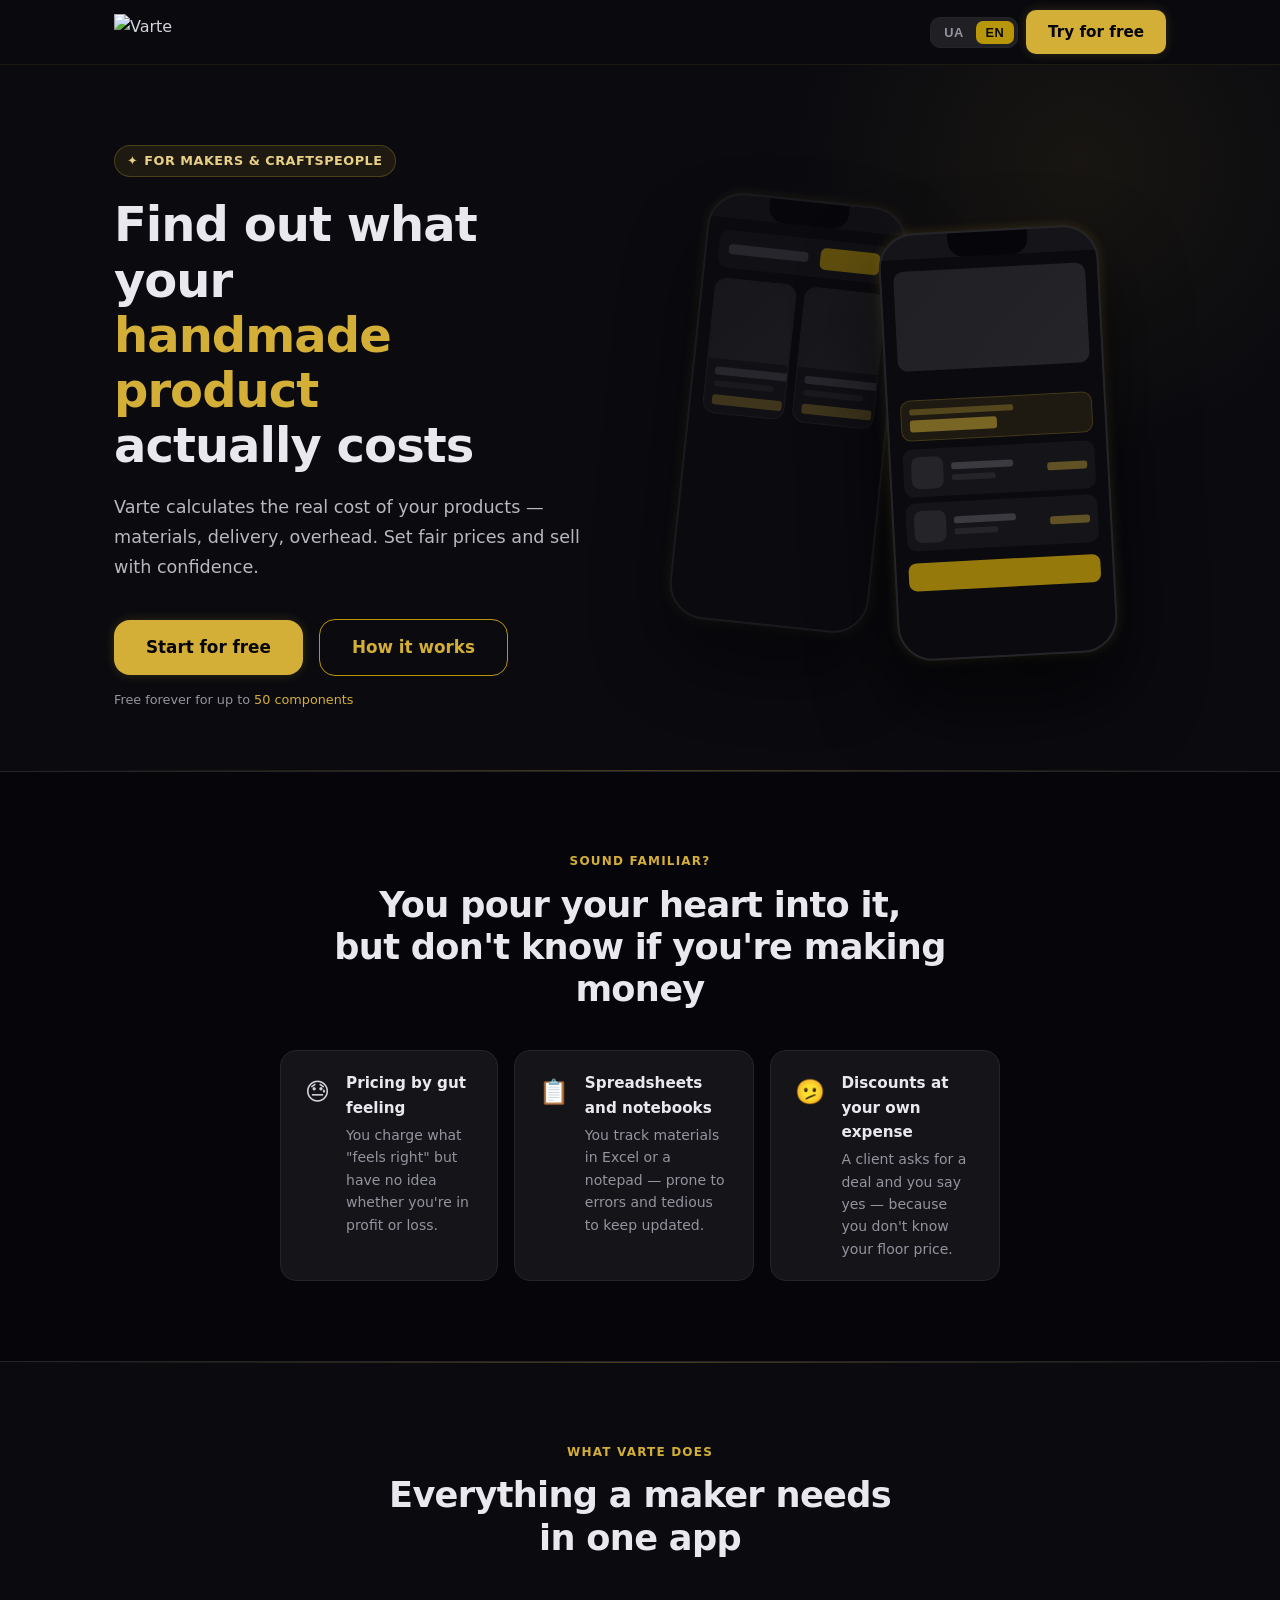
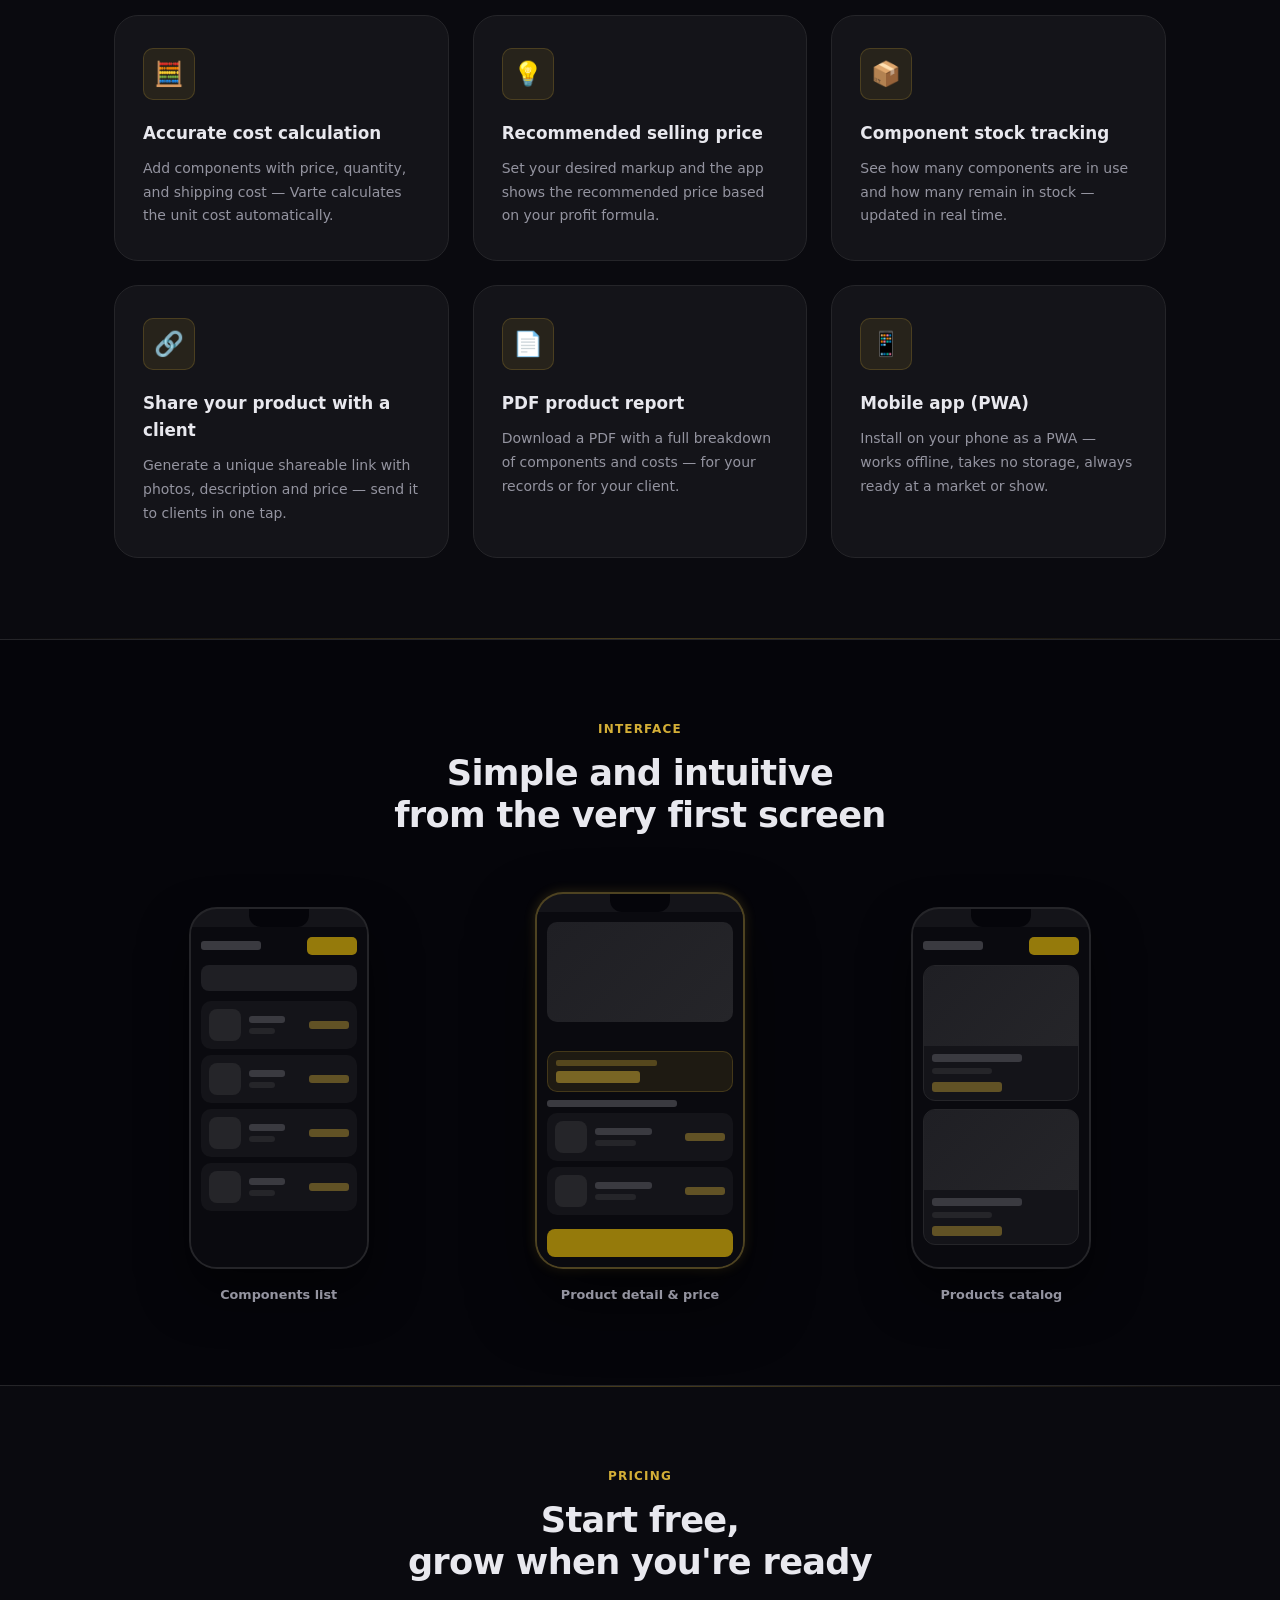
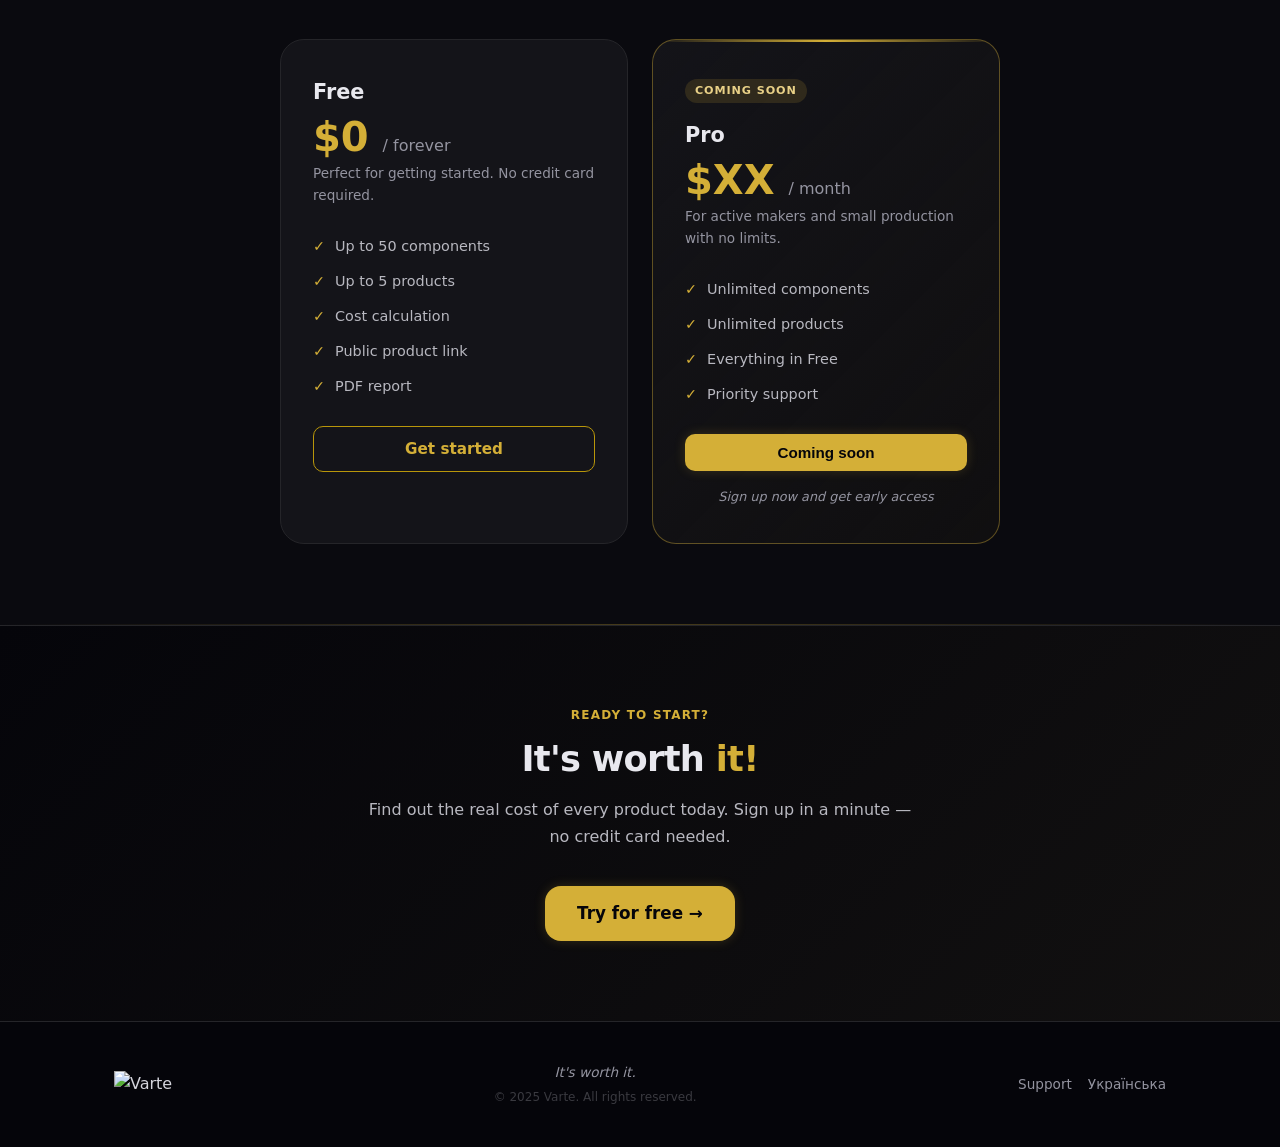
==== en/index.html @ 886880ca "feat: initial landing page with UA and EN versions Plain HTML + CSS landing page for varte.app with:" ====
<!DOCTYPE html>
<html lang="en">
<head>
  <meta charset="UTF-8" />
  <meta name="viewport" content="width=device-width, initial-scale=1.0" />
  <title>Varte — Know what your craft is worth</title>
  <meta name="description" content="Varte helps makers calculate the real cost of their products, set fair prices, and share a pricing page with clients." />
  <meta property="og:title" content="Varte — It's worth it!" />
  <meta property="og:description" content="Cost analysis for your handmade products. Real value for your creativity." />
  <meta property="og:image" content="../images/og-image.png" />
  <link rel="icon" href="../images/favicon.png" />
  <link rel="stylesheet" href="../css/style.css" />
</head>
<body>

  <!-- ── Header ─────────────────────────────────────────────────────────── -->
  <header class="header">
    <div class="container">
      <div class="header-inner">
        <a href="/en/">
          <img class="header-logo" src="../images/logo-en.png" alt="Varte" />
        </a>
        <div class="header-right">
          <div class="lang-toggle">
            <button class="lang-btn" onclick="window.location.href='/'">UA</button>
            <button class="lang-btn active" onclick="window.location.href='/en/'">EN</button>
          </div>
          <a class="btn btn-primary" href="https://app.varte.app">Try for free</a>
        </div>
      </div>
    </div>
  </header>

  <!-- ── Hero ───────────────────────────────────────────────────────────── -->
  <section class="hero">
    <div class="container">
      <div class="hero-inner">
        <div class="hero-text">
          <div class="hero-badge">
            <span>✦</span> For makers &amp; craftspeople
          </div>
          <h1 class="hero-title">
            Find out what your<br />
            <span>handmade product</span><br />
            actually costs
          </h1>
          <p class="hero-subtitle">
            Varte calculates the real cost of your products — materials, delivery, overhead.
            Set fair prices and sell with confidence.
          </p>
          <div class="hero-actions">
            <a class="btn btn-primary btn-lg" href="https://app.varte.app">Start for free</a>
            <a class="btn btn-outline btn-lg" href="#features">How it works</a>
          </div>
          <p class="hero-note">Free forever for up to <span>50 components</span></p>
        </div>

        <div class="phone-wrap">
          <div class="phone phone-back">
            <div class="phone-notch"></div>
            <div class="phone-screen">
              <div class="mock-header">
                <div class="mock-title"></div>
                <div class="mock-btn-sm"></div>
              </div>
              <div class="mock-grid">
                <div class="mock-card">
                  <div class="mock-card-img"></div>
                  <div class="mock-card-body">
                    <div class="mock-card-name"></div>
                    <div class="mock-card-tag"></div>
                    <div class="mock-card-price"></div>
                  </div>
                </div>
                <div class="mock-card">
                  <div class="mock-card-img"></div>
                  <div class="mock-card-body">
                    <div class="mock-card-name"></div>
                    <div class="mock-card-tag"></div>
                    <div class="mock-card-price"></div>
                  </div>
                </div>
              </div>
            </div>
          </div>
          <div class="phone phone-front">
            <div class="phone-notch"></div>
            <div class="phone-screen">
              <div class="mock-detail-img"></div>
              <div class="mock-detail-title"></div>
              <div class="mock-price-box">
                <div class="mock-price-label"></div>
                <div class="mock-price-value"></div>
              </div>
              <div class="mock-list-item" style="margin-bottom:6px">
                <div class="mock-avatar"></div>
                <div class="mock-info"><div class="mock-name"></div><div class="mock-sub"></div></div>
                <div class="mock-cost"></div>
              </div>
              <div class="mock-list-item" style="margin-bottom:6px">
                <div class="mock-avatar"></div>
                <div class="mock-info"><div class="mock-name"></div><div class="mock-sub"></div></div>
                <div class="mock-cost"></div>
              </div>
              <div class="mock-share-btn" style="margin-top:12px"></div>
            </div>
          </div>
        </div>
      </div>
    </div>
  </section>

  <div class="gold-line"></div>

  <!-- ── Problem ────────────────────────────────────────────────────────── -->
  <section class="problem">
    <div class="container">
      <div class="problem-inner">
        <p class="section-label">Sound familiar?</p>
        <h2 class="section-title">You pour your heart into it,<br />but don't know if you're making money</h2>
        <div class="pain-points">
          <div class="pain-item">
            <div class="pain-icon">😓</div>
            <div>
              <h3>Pricing by gut feeling</h3>
              <p>You charge what "feels right" but have no idea whether you're in profit or loss.</p>
            </div>
          </div>
          <div class="pain-item">
            <div class="pain-icon">📋</div>
            <div>
              <h3>Spreadsheets and notebooks</h3>
              <p>You track materials in Excel or a notepad — prone to errors and tedious to keep updated.</p>
            </div>
          </div>
          <div class="pain-item">
            <div class="pain-icon">🫤</div>
            <div>
              <h3>Discounts at your own expense</h3>
              <p>A client asks for a deal and you say yes — because you don't know your floor price.</p>
            </div>
          </div>
        </div>
      </div>
    </div>
  </section>

  <div class="gold-line"></div>

  <!-- ── Features ───────────────────────────────────────────────────────── -->
  <section id="features">
    <div class="container">
      <p class="section-label text-center">What Varte does</p>
      <h2 class="section-title text-center mx-auto">Everything a maker needs<br />in one app</h2>
      <div class="features-grid">
        <div class="feature-card">
          <div class="feature-icon">🧮</div>
          <h3>Accurate cost calculation</h3>
          <p>Add components with price, quantity, and shipping cost — Varte calculates the unit cost automatically.</p>
        </div>
        <div class="feature-card">
          <div class="feature-icon">💡</div>
          <h3>Recommended selling price</h3>
          <p>Set your desired markup and the app shows the recommended price based on your profit formula.</p>
        </div>
        <div class="feature-card">
          <div class="feature-icon">📦</div>
          <h3>Component stock tracking</h3>
          <p>See how many components are in use and how many remain in stock — updated in real time.</p>
        </div>
        <div class="feature-card">
          <div class="feature-icon">🔗</div>
          <h3>Share your product with a client</h3>
          <p>Generate a unique shareable link with photos, description and price — send it to clients in one tap.</p>
        </div>
        <div class="feature-card">
          <div class="feature-icon">📄</div>
          <h3>PDF product report</h3>
          <p>Download a PDF with a full breakdown of components and costs — for your records or for your client.</p>
        </div>
        <div class="feature-card">
          <div class="feature-icon">📱</div>
          <h3>Mobile app (PWA)</h3>
          <p>Install on your phone as a PWA — works offline, takes no storage, always ready at a market or show.</p>
        </div>
      </div>
    </div>
  </section>

  <div class="gold-line"></div>

  <!-- ── Screenshots ────────────────────────────────────────────────────── -->
  <section class="screenshots">
    <div class="container">
      <p class="section-label text-center">Interface</p>
      <h2 class="section-title text-center mx-auto">Simple and intuitive<br />from the very first screen</h2>
      <div class="screenshots-grid">
        <div class="screenshot-item">
          <div class="screenshot-phone">
            <div class="screenshot-notch"></div>
            <div class="screenshot-screen">
              <div class="mock-list-header">
                <div class="mock-list-title"></div>
                <div class="mock-list-add"></div>
              </div>
              <div class="mock-search"></div>
              <div class="mock-list-item">
                <div class="mock-avatar"></div>
                <div class="mock-info"><div class="mock-name"></div><div class="mock-sub"></div></div>
                <div class="mock-cost"></div>
              </div>
              <div class="mock-list-item">
                <div class="mock-avatar"></div>
                <div class="mock-info"><div class="mock-name"></div><div class="mock-sub"></div></div>
                <div class="mock-cost"></div>
              </div>
              <div class="mock-list-item">
                <div class="mock-avatar"></div>
                <div class="mock-info"><div class="mock-name"></div><div class="mock-sub"></div></div>
                <div class="mock-cost"></div>
              </div>
              <div class="mock-list-item">
                <div class="mock-avatar"></div>
                <div class="mock-info"><div class="mock-name"></div><div class="mock-sub"></div></div>
                <div class="mock-cost"></div>
              </div>
            </div>
          </div>
          <p class="screenshot-label">Components list</p>
        </div>

        <div class="screenshot-item center">
          <div class="screenshot-phone featured">
            <div class="screenshot-notch"></div>
            <div class="screenshot-screen">
              <div class="mock-detail-img"></div>
              <div class="mock-detail-title"></div>
              <div class="mock-price-box">
                <div class="mock-price-label"></div>
                <div class="mock-price-value"></div>
              </div>
              <div style="margin: 8px 0 6px; height:7px; background: var(--bg-500); border-radius:3px; width:70%"></div>
              <div class="mock-list-item">
                <div class="mock-avatar"></div>
                <div class="mock-info"><div class="mock-name"></div><div class="mock-sub"></div></div>
                <div class="mock-cost"></div>
              </div>
              <div class="mock-list-item">
                <div class="mock-avatar"></div>
                <div class="mock-info"><div class="mock-name"></div><div class="mock-sub"></div></div>
                <div class="mock-cost"></div>
              </div>
              <div class="mock-share-btn" style="margin-top:14px"></div>
            </div>
          </div>
          <p class="screenshot-label">Product detail & price</p>
        </div>

        <div class="screenshot-item">
          <div class="screenshot-phone">
            <div class="screenshot-notch"></div>
            <div class="screenshot-screen">
              <div class="mock-list-header">
                <div class="mock-list-title"></div>
                <div class="mock-list-add"></div>
              </div>
              <div class="mock-card">
                <div class="mock-card-img"></div>
                <div class="mock-card-body">
                  <div class="mock-card-name"></div>
                  <div class="mock-card-tag"></div>
                  <div class="mock-card-price"></div>
                </div>
              </div>
              <div class="mock-card">
                <div class="mock-card-img"></div>
                <div class="mock-card-body">
                  <div class="mock-card-name"></div>
                  <div class="mock-card-tag"></div>
                  <div class="mock-card-price"></div>
                </div>
              </div>
            </div>
          </div>
          <p class="screenshot-label">Products catalog</p>
        </div>
      </div>
    </div>
  </section>

  <div class="gold-line"></div>

  <!-- ── Pricing ────────────────────────────────────────────────────────── -->
  <section id="pricing">
    <div class="container">
      <p class="section-label text-center">Pricing</p>
      <h2 class="section-title text-center mx-auto">Start free,<br />grow when you're ready</h2>
      <div class="pricing-grid">
        <div class="pricing-card">
          <p class="pricing-name">Free</p>
          <p class="pricing-price">$0 <span>/ forever</span></p>
          <p class="pricing-desc">Perfect for getting started. No credit card required.</p>
          <ul class="pricing-features">
            <li>Up to 50 components</li>
            <li>Up to 5 products</li>
            <li>Cost calculation</li>
            <li>Public product link</li>
            <li>PDF report</li>
          </ul>
          <a class="btn btn-outline" style="width:100%;justify-content:center" href="https://app.varte.app">Get started</a>
        </div>
        <div class="pricing-card featured">
          <div class="pricing-badge">Coming soon</div>
          <p class="pricing-name">Pro</p>
          <p class="pricing-price">$XX <span>/ month</span></p>
          <p class="pricing-desc">For active makers and small production with no limits.</p>
          <ul class="pricing-features">
            <li>Unlimited components</li>
            <li>Unlimited products</li>
            <li>Everything in Free</li>
            <li>Priority support</li>
          </ul>
          <button class="btn btn-primary" style="width:100%;justify-content:center" disabled>Coming soon</button>
          <p class="pricing-coming-soon">Sign up now and get early access</p>
        </div>
      </div>
    </div>
  </section>

  <div class="gold-line"></div>

  <!-- ── CTA ────────────────────────────────────────────────────────────── -->
  <section class="cta-section">
    <div class="container">
      <div class="cta-inner">
        <p class="section-label">Ready to start?</p>
        <h2 class="section-title">It's worth <span style="color:var(--gold-400)">it!</span></h2>
        <p class="section-subtitle mx-auto">
          Find out the real cost of every product today.
          Sign up in a minute — no credit card needed.
        </p>
        <a class="btn btn-primary btn-lg" href="https://app.varte.app">Try for free →</a>
      </div>
    </div>
  </section>

  <!-- ── Footer ─────────────────────────────────────────────────────────── -->
  <footer class="footer">
    <div class="container">
      <div class="footer-inner">
        <img class="footer-logo" src="../images/logo-en.png" alt="Varte" />
        <div class="footer-center">
          <p class="footer-tagline">It's worth it.</p>
          <p class="footer-copy">© 2025 Varte. All rights reserved.</p>
        </div>
        <div class="footer-right">
          <a class="footer-link" href="mailto:support@varte.app">Support</a>
          <a class="footer-link" href="/">Українська</a>
        </div>
      </div>
    </div>
  </footer>

  <script src="../js/main.js"></script>
</body>
</html>
---- css/style.css ----
/* ── Reset & Base ─────────────────────────────────────────────────────────── */
*, *::before, *::after { box-sizing: border-box; margin: 0; padding: 0; }

:root {
  --gold-400: #d4af37;
  --gold-500: #c9a520;
  --gold-600: #b8960a;
  --gold-300: #e8d087;
  --gold-200: #f5e088;

  --bg-950:   #05050a;
  --bg-900:   #0a0a0f;
  --bg-800:   #141419;
  --bg-700:   #1f1f24;
  --bg-600:   #252529;
  --bg-500:   #3a3a40;

  --text-100: #e8e8ee;
  --text-200: #d4d4dc;
  --text-300: #b8b8c0;
  --text-400: #9494a0;

  --radius-sm: 10px;
  --radius-md: 16px;
  --radius-lg: 24px;
  --radius-xl: 32px;

  --glow-gold: 0 0 30px rgba(212,175,55,0.25);
  --glow-gold-sm: 0 0 12px rgba(212,175,55,0.2);
}

html { font-size: 16px; scroll-behavior: smooth; }
body {
  font-family: system-ui, -apple-system, 'Segoe UI', Roboto, sans-serif;
  background: var(--bg-900);
  color: var(--text-200);
  line-height: 1.6;
  -webkit-font-smoothing: antialiased;
}

a { color: inherit; text-decoration: none; }
img { max-width: 100%; display: block; }

/* ── Layout ───────────────────────────────────────────────────────────────── */
.container {
  width: 100%;
  max-width: 1100px;
  margin: 0 auto;
  padding: 0 24px;
}

/* ── Header ───────────────────────────────────────────────────────────────── */
.header {
  position: sticky;
  top: 0;
  z-index: 100;
  background: rgba(10, 10, 15, 0.85);
  backdrop-filter: blur(16px);
  -webkit-backdrop-filter: blur(16px);
  border-bottom: 1px solid rgba(212,175,55,0.1);
}

.header-inner {
  display: flex;
  align-items: center;
  justify-content: space-between;
  height: 64px;
  gap: 16px;
}

.header-logo { height: 36px; width: auto; }

.header-right {
  display: flex;
  align-items: center;
  gap: 8px;
}

.lang-toggle {
  display: flex;
  align-items: center;
  gap: 2px;
  background: var(--bg-700);
  border: 1px solid var(--bg-600);
  border-radius: var(--radius-sm);
  padding: 3px;
}

.lang-btn {
  padding: 4px 10px;
  border-radius: 7px;
  font-size: 0.8rem;
  font-weight: 600;
  cursor: pointer;
  border: none;
  background: transparent;
  color: var(--text-400);
  transition: all 0.2s;
  letter-spacing: 0.03em;
}

.lang-btn.active {
  background: var(--gold-600);
  color: var(--bg-900);
}

.btn {
  display: inline-flex;
  align-items: center;
  justify-content: center;
  gap: 8px;
  padding: 10px 22px;
  border-radius: var(--radius-sm);
  font-weight: 600;
  font-size: 0.95rem;
  cursor: pointer;
  border: none;
  transition: all 0.2s;
  white-space: nowrap;
}

.btn-primary {
  background: var(--gold-400);
  color: var(--bg-950);
  box-shadow: var(--glow-gold-sm);
}

.btn-primary:hover {
  background: var(--gold-300);
  box-shadow: var(--glow-gold);
  transform: translateY(-1px);
}

.btn-primary:active { transform: translateY(0); }

.btn-lg {
  padding: 14px 32px;
  font-size: 1.05rem;
  border-radius: var(--radius-md);
}

.btn-outline {
  background: transparent;
  color: var(--gold-400);
  border: 1.5px solid var(--gold-600);
}

.btn-outline:hover {
  background: rgba(212,175,55,0.08);
  border-color: var(--gold-400);
}

/* ── Hero ─────────────────────────────────────────────────────────────────── */
.hero {
  padding: 80px 0 60px;
  position: relative;
  overflow: hidden;
}

.hero::before {
  content: '';
  position: absolute;
  top: -200px;
  right: -100px;
  width: 600px;
  height: 600px;
  background: radial-gradient(circle, rgba(212,175,55,0.07) 0%, transparent 70%);
  pointer-events: none;
}

.hero-inner {
  display: grid;
  grid-template-columns: 1fr 1fr;
  gap: 60px;
  align-items: center;
}

.hero-badge {
  display: inline-flex;
  align-items: center;
  gap: 6px;
  background: rgba(212,175,55,0.1);
  border: 1px solid rgba(212,175,55,0.25);
  color: var(--gold-300);
  font-size: 0.8rem;
  font-weight: 600;
  padding: 5px 12px;
  border-radius: 100px;
  margin-bottom: 20px;
  letter-spacing: 0.04em;
  text-transform: uppercase;
}

.hero-title {
  font-size: clamp(2rem, 4vw, 3rem);
  font-weight: 800;
  line-height: 1.15;
  color: var(--text-100);
  margin-bottom: 20px;
  letter-spacing: -0.02em;
}

.hero-title span {
  color: var(--gold-400);
}

.hero-subtitle {
  font-size: 1.1rem;
  color: var(--text-300);
  margin-bottom: 36px;
  max-width: 480px;
  line-height: 1.7;
}

.hero-actions {
  display: flex;
  align-items: center;
  gap: 16px;
  flex-wrap: wrap;
}

.hero-note {
  font-size: 0.8rem;
  color: var(--text-400);
  margin-top: 14px;
}

.hero-note span {
  color: var(--gold-400);
}

/* Phone mockup */
.phone-wrap {
  display: flex;
  justify-content: center;
  align-items: flex-end;
  gap: -20px;
  position: relative;
}

.phone {
  width: 220px;
  background: var(--bg-800);
  border: 2px solid var(--bg-600);
  border-radius: 36px;
  overflow: hidden;
  box-shadow: 0 40px 80px rgba(0,0,0,0.6), var(--glow-gold-sm);
  position: relative;
}

.phone-notch {
  width: 80px;
  height: 24px;
  background: var(--bg-950);
  border-radius: 0 0 16px 16px;
  margin: 0 auto;
  position: relative;
  z-index: 1;
}

.phone-screen {
  background: var(--bg-900);
  padding: 12px;
  min-height: 400px;
}

.phone.phone-back {
  width: 200px;
  margin-left: -40px;
  margin-bottom: 30px;
  opacity: 0.6;
  transform: rotate(6deg);
  z-index: 0;
}

.phone.phone-front {
  z-index: 1;
  transform: rotate(-3deg);
}

/* Fake app UI inside phone */
.mock-header {
  background: var(--bg-800);
  border-radius: 10px;
  padding: 8px 10px;
  margin-bottom: 10px;
  display: flex;
  align-items: center;
  justify-content: space-between;
}
.mock-title { width: 80px; height: 10px; background: var(--bg-500); border-radius: 4px; }
.mock-btn-sm { width: 60px; height: 22px; background: var(--gold-600); border-radius: 6px; opacity: 0.8; }

.mock-card {
  background: var(--bg-800);
  border: 1px solid var(--bg-600);
  border-radius: 12px;
  overflow: hidden;
  margin-bottom: 8px;
}

.mock-card-img {
  height: 80px;
  background: linear-gradient(135deg, var(--bg-700), var(--bg-600));
}

.mock-card-body { padding: 8px; }
.mock-card-name { width: 90px; height: 8px; background: var(--bg-500); border-radius: 3px; margin-bottom: 6px; }
.mock-card-tag { width: 60px; height: 6px; background: var(--bg-600); border-radius: 3px; margin-bottom: 8px; }
.mock-card-price { width: 70px; height: 10px; background: rgba(212,175,55,0.4); border-radius: 3px; }

.mock-grid { display: grid; grid-template-columns: 1fr 1fr; gap: 8px; }

/* ── Section base ─────────────────────────────────────────────────────────── */
section { padding: 80px 0; }

.section-label {
  font-size: 0.75rem;
  font-weight: 700;
  letter-spacing: 0.1em;
  text-transform: uppercase;
  color: var(--gold-400);
  margin-bottom: 12px;
}

.section-title {
  font-size: clamp(1.6rem, 3vw, 2.2rem);
  font-weight: 800;
  color: var(--text-100);
  line-height: 1.2;
  margin-bottom: 16px;
  letter-spacing: -0.02em;
}

.section-subtitle {
  font-size: 1rem;
  color: var(--text-300);
  max-width: 560px;
  line-height: 1.7;
}

.text-center { text-align: center; }
.mx-auto { margin-left: auto; margin-right: auto; }

/* ── Problem ──────────────────────────────────────────────────────────────── */
.problem {
  background: var(--bg-950);
  border-top: 1px solid var(--bg-600);
  border-bottom: 1px solid var(--bg-600);
}

.problem-inner { max-width: 720px; margin: 0 auto; text-align: center; }

.problem-inner .section-title { margin-bottom: 24px; }

.pain-points {
  display: flex;
  flex-direction: column;
  gap: 16px;
  margin-top: 40px;
}

.pain-item {
  display: flex;
  align-items: flex-start;
  gap: 16px;
  background: var(--bg-800);
  border: 1px solid var(--bg-600);
  border-radius: var(--radius-md);
  padding: 20px 24px;
  text-align: left;
}

.pain-icon {
  font-size: 1.5rem;
  flex-shrink: 0;
  margin-top: 2px;
}

.pain-item h3 {
  font-size: 0.95rem;
  font-weight: 700;
  color: var(--text-100);
  margin-bottom: 4px;
}

.pain-item p {
  font-size: 0.875rem;
  color: var(--text-400);
  line-height: 1.6;
}

/* ── Features ─────────────────────────────────────────────────────────────── */
.features-grid {
  display: grid;
  grid-template-columns: repeat(3, 1fr);
  gap: 24px;
  margin-top: 56px;
}

.feature-card {
  background: var(--bg-800);
  border: 1px solid var(--bg-600);
  border-radius: var(--radius-lg);
  padding: 32px 28px;
  transition: border-color 0.3s, transform 0.3s;
}

.feature-card:hover {
  border-color: rgba(212,175,55,0.3);
  transform: translateY(-4px);
}

.feature-icon {
  width: 52px;
  height: 52px;
  background: rgba(212,175,55,0.1);
  border: 1px solid rgba(212,175,55,0.2);
  border-radius: var(--radius-sm);
  display: flex;
  align-items: center;
  justify-content: center;
  font-size: 1.5rem;
  margin-bottom: 20px;
}

.feature-card h3 {
  font-size: 1.05rem;
  font-weight: 700;
  color: var(--text-100);
  margin-bottom: 10px;
}

.feature-card p {
  font-size: 0.875rem;
  color: var(--text-400);
  line-height: 1.7;
}

/* ── Screenshots ──────────────────────────────────────────────────────────── */
.screenshots {
  background: var(--bg-950);
  border-top: 1px solid var(--bg-600);
  border-bottom: 1px solid var(--bg-600);
}

.screenshots-grid {
  display: grid;
  grid-template-columns: repeat(3, 1fr);
  gap: 32px;
  margin-top: 56px;
  align-items: end;
}

.screenshot-item { display: flex; flex-direction: column; align-items: center; gap: 16px; }

.screenshot-phone {
  width: 180px;
  background: var(--bg-800);
  border: 2px solid var(--bg-600);
  border-radius: 28px;
  overflow: hidden;
  box-shadow: 0 24px 48px rgba(0,0,0,0.5);
}

.screenshot-phone.featured {
  width: 210px;
  border-color: rgba(212,175,55,0.3);
  box-shadow: 0 32px 64px rgba(0,0,0,0.6), var(--glow-gold-sm);
}

.screenshot-notch {
  width: 60px;
  height: 18px;
  background: var(--bg-950);
  border-radius: 0 0 12px 12px;
  margin: 0 auto;
}

.screenshot-screen {
  background: var(--bg-900);
  padding: 10px;
  min-height: 340px;
}

.screenshot-label {
  font-size: 0.8rem;
  font-weight: 600;
  color: var(--text-400);
  text-align: center;
}

/* Screens content */
.mock-list-header {
  display: flex;
  justify-content: space-between;
  align-items: center;
  margin-bottom: 10px;
}

.mock-list-title { width: 60px; height: 9px; background: var(--bg-500); border-radius: 3px; }
.mock-list-add { width: 50px; height: 18px; background: var(--gold-600); border-radius: 5px; opacity: 0.8; }

.mock-search { height: 26px; background: var(--bg-700); border-radius: 8px; margin-bottom: 10px; }

.mock-list-item {
  display: flex;
  align-items: center;
  gap: 8px;
  background: var(--bg-800);
  border-radius: 10px;
  padding: 8px;
  margin-bottom: 6px;
}

.mock-avatar { width: 32px; height: 32px; background: var(--bg-600); border-radius: 8px; flex-shrink: 0; }
.mock-info { flex: 1; }
.mock-name { height: 7px; background: var(--bg-500); border-radius: 3px; margin-bottom: 5px; width: 70%; }
.mock-sub { height: 6px; background: var(--bg-600); border-radius: 3px; width: 50%; }
.mock-cost { width: 40px; height: 8px; background: rgba(212,175,55,0.4); border-radius: 3px; }

.mock-detail-img { height: 100px; background: linear-gradient(135deg, var(--bg-700), var(--bg-600)); border-radius: 10px; margin-bottom: 10px; }
.mock-detail-title { height: 11px; background: var(--bg-400); border-radius: 4px; margin-bottom: 8px; width: 80%; }
.mock-price-box {
  background: rgba(212,175,55,0.1);
  border: 1px solid rgba(212,175,55,0.2);
  border-radius: 10px;
  padding: 8px;
  margin-bottom: 8px;
}
.mock-price-label { height: 6px; background: rgba(212,175,55,0.3); border-radius: 2px; margin-bottom: 5px; width: 60%; }
.mock-price-value { height: 12px; background: rgba(212,175,55,0.5); border-radius: 3px; width: 50%; }

.mock-share-btn { height: 28px; background: var(--gold-600); border-radius: 8px; opacity: 0.8; }

/* ── Pricing ──────────────────────────────────────────────────────────────── */
.pricing-grid {
  display: grid;
  grid-template-columns: repeat(2, 1fr);
  gap: 24px;
  margin-top: 56px;
  max-width: 720px;
  margin-left: auto;
  margin-right: auto;
}

.pricing-card {
  background: var(--bg-800);
  border: 1px solid var(--bg-600);
  border-radius: var(--radius-lg);
  padding: 36px 32px;
}

.pricing-card.featured {
  border-color: rgba(212,175,55,0.4);
  background: linear-gradient(135deg, var(--bg-800), rgba(212,175,55,0.03));
  position: relative;
  overflow: hidden;
}

.pricing-card.featured::before {
  content: '';
  position: absolute;
  top: 0; left: 0; right: 0;
  height: 2px;
  background: linear-gradient(90deg, transparent, var(--gold-400), transparent);
}

.pricing-badge {
  display: inline-block;
  background: rgba(212,175,55,0.15);
  color: var(--gold-300);
  font-size: 0.7rem;
  font-weight: 700;
  letter-spacing: 0.08em;
  text-transform: uppercase;
  padding: 3px 10px;
  border-radius: 100px;
  margin-bottom: 16px;
}

.pricing-name {
  font-size: 1.3rem;
  font-weight: 800;
  color: var(--text-100);
  margin-bottom: 8px;
}

.pricing-price {
  font-size: 2.5rem;
  font-weight: 800;
  color: var(--gold-400);
  line-height: 1;
  margin-bottom: 6px;
}

.pricing-price span {
  font-size: 1rem;
  font-weight: 500;
  color: var(--text-400);
}

.pricing-desc {
  font-size: 0.85rem;
  color: var(--text-400);
  margin-bottom: 28px;
  line-height: 1.6;
}

.pricing-features {
  list-style: none;
  display: flex;
  flex-direction: column;
  gap: 12px;
  margin-bottom: 28px;
}

.pricing-features li {
  display: flex;
  align-items: center;
  gap: 10px;
  font-size: 0.9rem;
  color: var(--text-300);
}

.pricing-features li::before {
  content: '✓';
  color: var(--gold-400);
  font-weight: 700;
  flex-shrink: 0;
}

.pricing-coming-soon {
  font-size: 0.8rem;
  color: var(--text-400);
  text-align: center;
  margin-top: 16px;
  font-style: italic;
}

/* ── CTA Section ──────────────────────────────────────────────────────────── */
.cta-section {
  background: linear-gradient(135deg, var(--bg-950), rgba(212,175,55,0.04));
  border-top: 1px solid var(--bg-600);
  text-align: center;
}

.cta-inner { max-width: 580px; margin: 0 auto; }

.cta-inner .section-title { margin-bottom: 16px; }

.cta-inner .section-subtitle { margin: 0 auto 36px; }

/* ── Footer ───────────────────────────────────────────────────────────────── */
.footer {
  background: var(--bg-950);
  border-top: 1px solid var(--bg-600);
  padding: 40px 0;
}

.footer-inner {
  display: flex;
  align-items: center;
  justify-content: space-between;
  flex-wrap: wrap;
  gap: 20px;
}

.footer-logo { height: 28px; width: auto; }

.footer-center {
  display: flex;
  flex-direction: column;
  align-items: center;
  gap: 4px;
}

.footer-tagline {
  font-size: 0.85rem;
  color: var(--text-400);
  font-style: italic;
}

.footer-copy {
  font-size: 0.75rem;
  color: var(--bg-500);
}

.footer-right {
  display: flex;
  align-items: center;
  gap: 16px;
}

.footer-link {
  font-size: 0.85rem;
  color: var(--text-400);
  transition: color 0.2s;
}

.footer-link:hover { color: var(--gold-400); }

/* ── Divider ──────────────────────────────────────────────────────────────── */
.gold-line {
  height: 1px;
  background: linear-gradient(90deg, transparent, rgba(212,175,55,0.3), transparent);
  margin: 0;
}

/* ── Responsive ───────────────────────────────────────────────────────────── */
@media (max-width: 900px) {
  .features-grid { grid-template-columns: 1fr; gap: 16px; }
  .screenshots-grid { grid-template-columns: 1fr; align-items: center; }
  .screenshot-item:not(.center) { display: none; }
  .screenshot-phone { width: 220px; }
  .screenshot-phone.featured { width: 240px; }
}

@media (max-width: 768px) {
  .hero-inner { grid-template-columns: 1fr; text-align: center; }
  .hero-subtitle { margin-left: auto; margin-right: auto; }
  .hero-actions { justify-content: center; }
  .phone-wrap { margin-top: 40px; }
  .header-right .btn { display: none; }
  .pricing-grid { grid-template-columns: 1fr; max-width: 400px; }
  .footer-inner { flex-direction: column; align-items: center; text-align: center; }
  .footer-center { order: -1; }
}

@media (min-width: 768px) {
  .pain-points { flex-direction: row; }
}
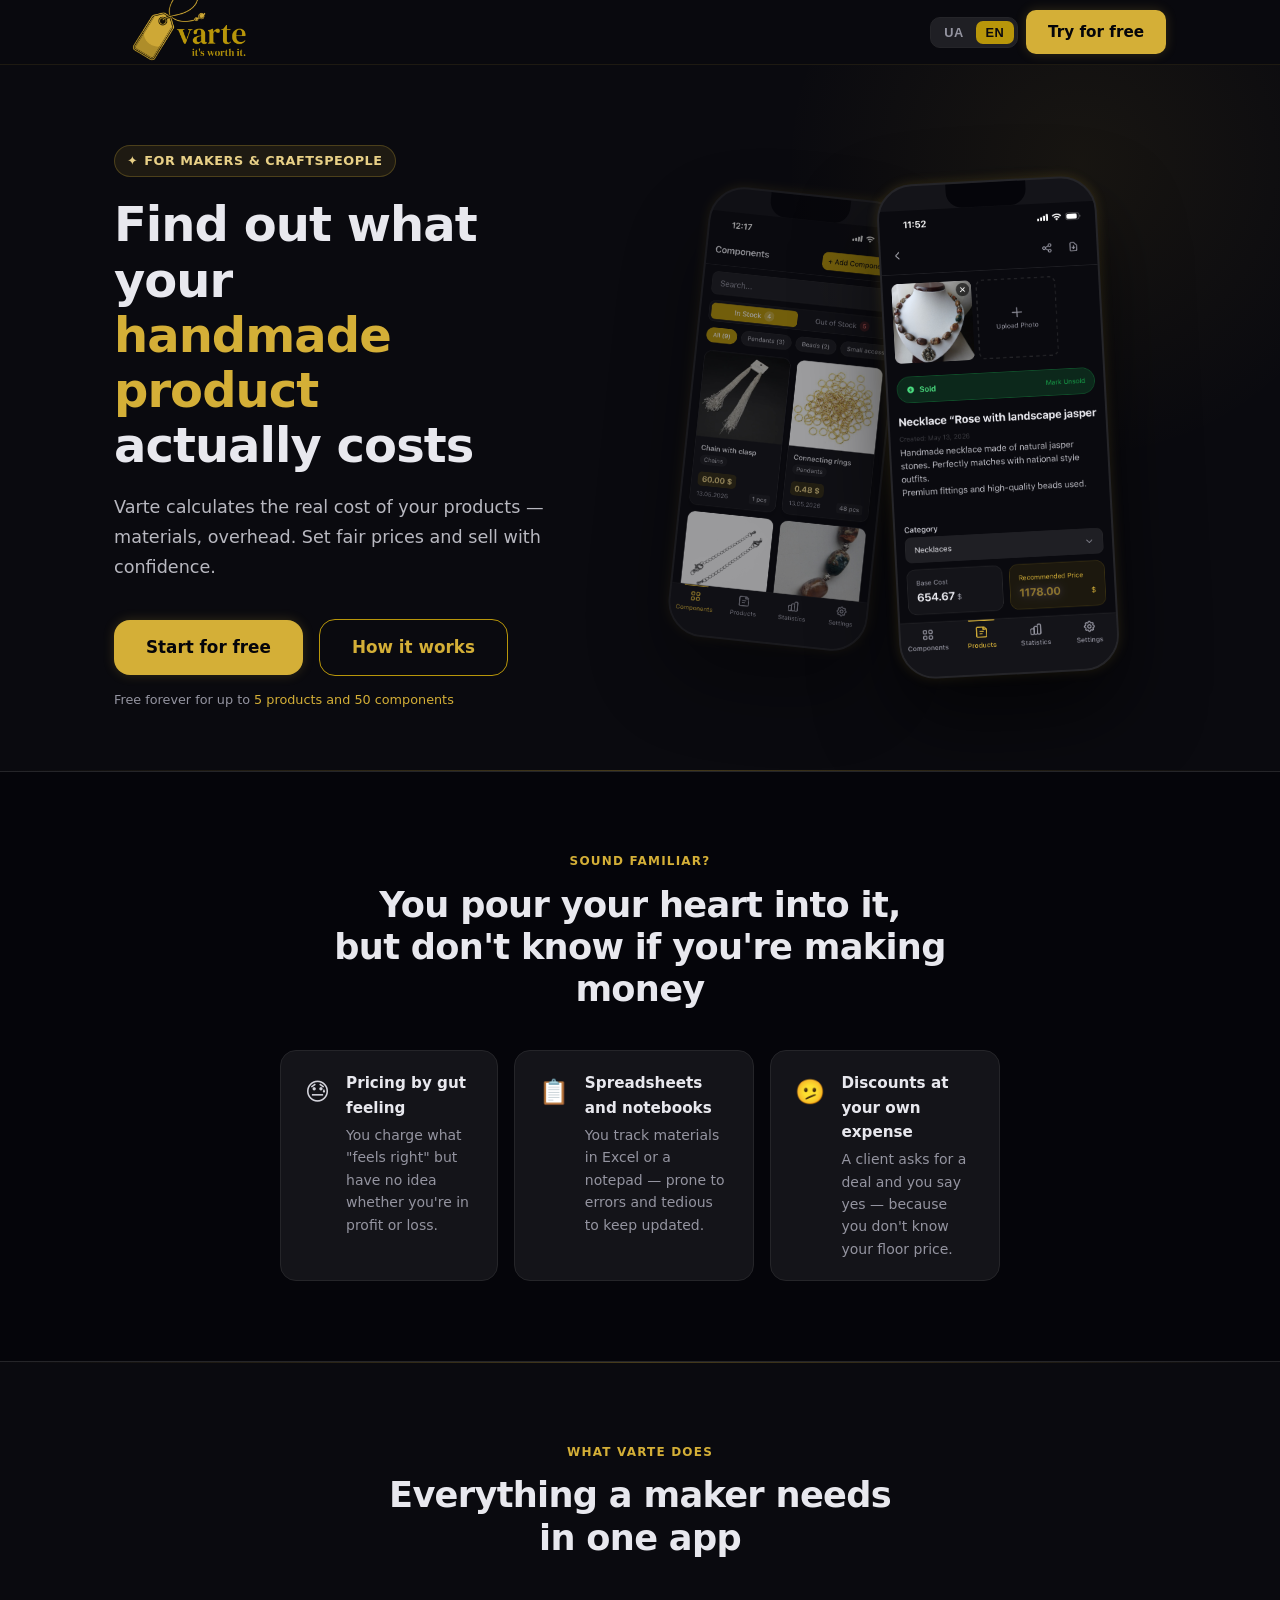
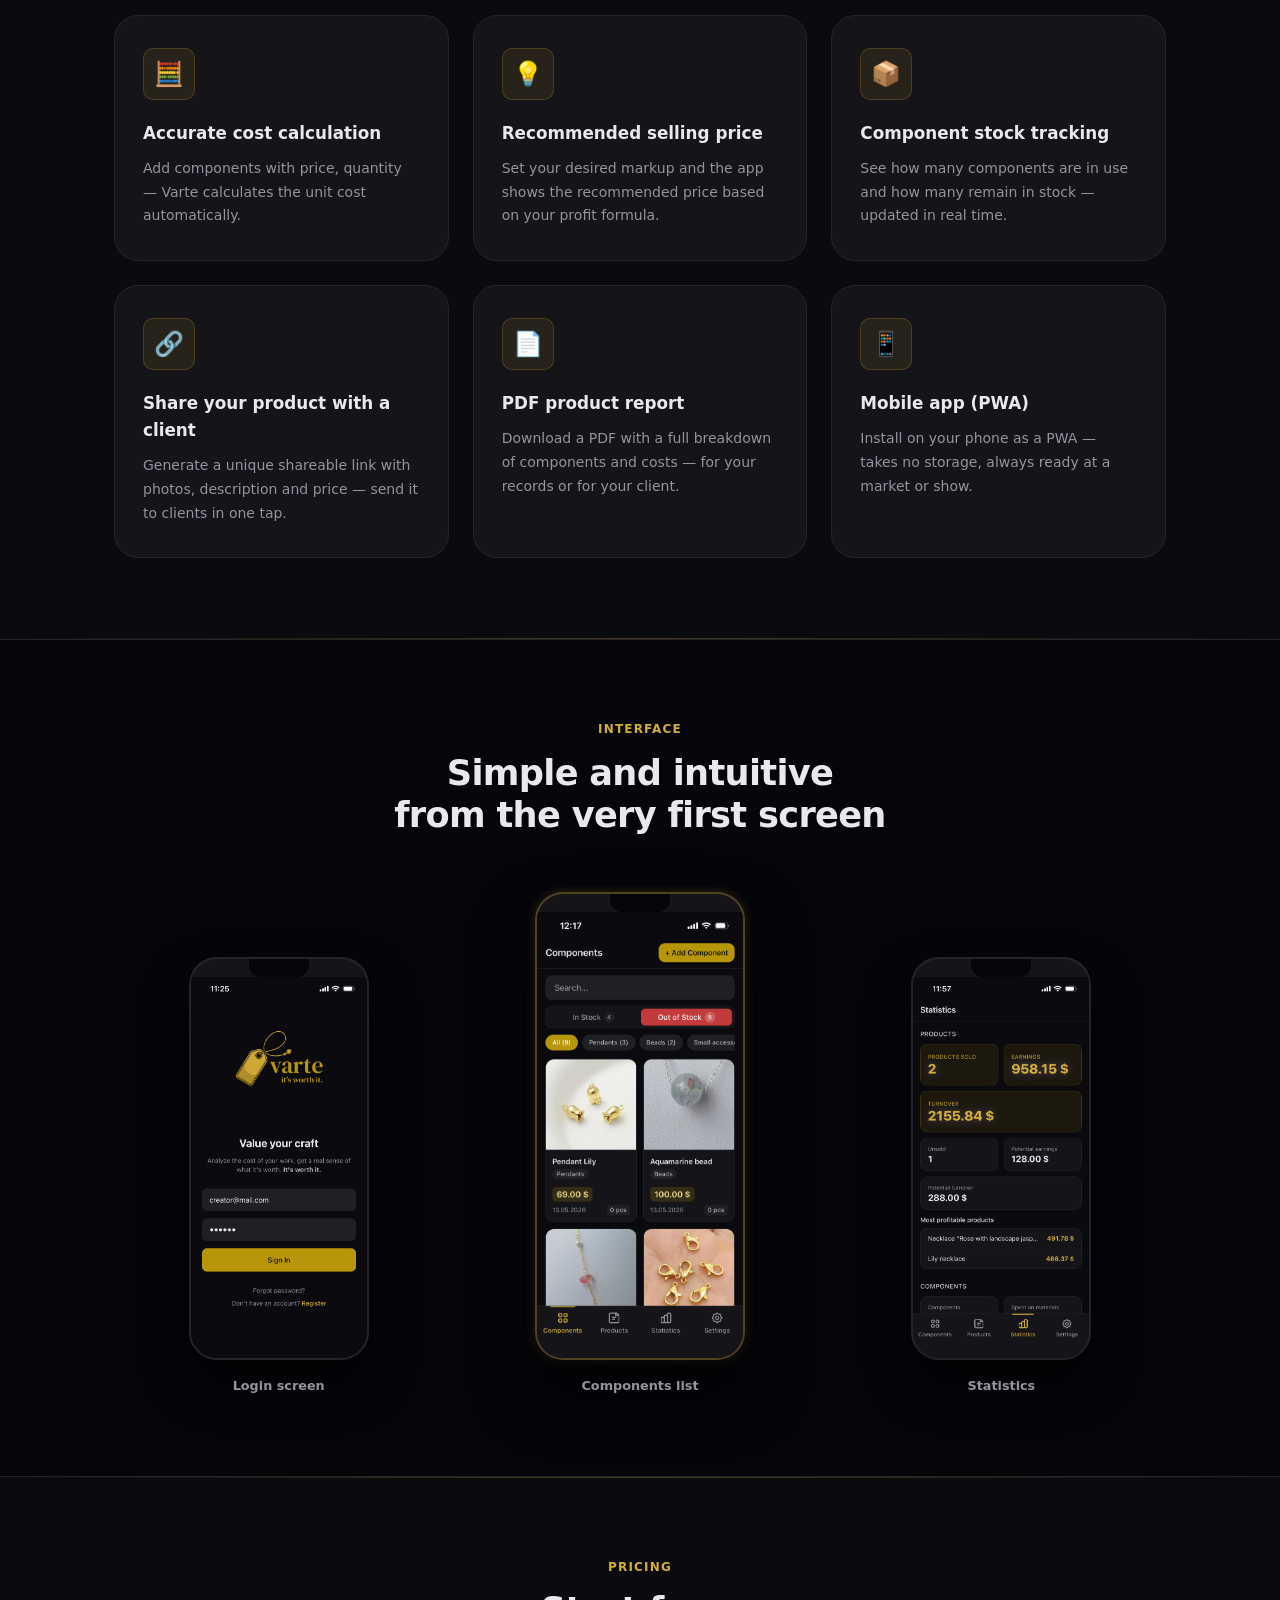
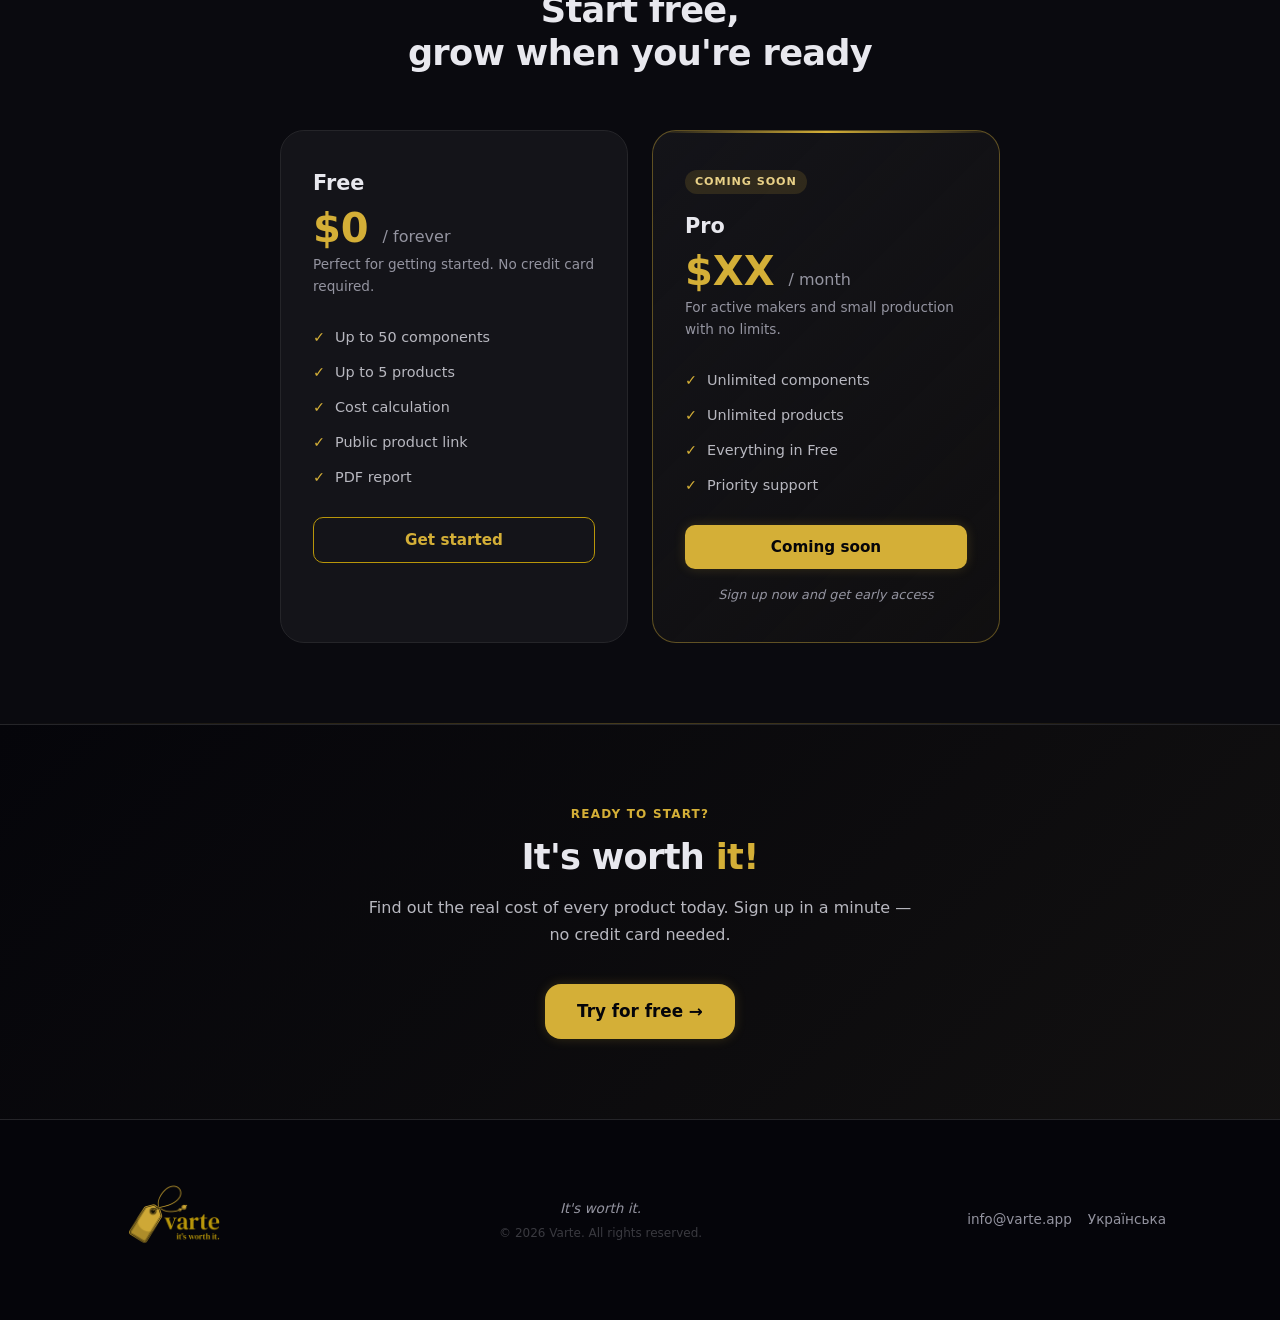
==== commit d88e5f85: "feat: add real screenshots, mobile carousel, auto lang redirect, favicon - Insert real app screensho" ====
--- a/en/index.html
+++ b/en/index.html
@@ -8,7 +8,7 @@
   <meta property="og:title" content="Varte — It's worth it!" />
   <meta property="og:description" content="Cost analysis for your handmade products. Real value for your creativity." />
   <meta property="og:image" content="../images/og-image.png" />
-  <link rel="icon" href="../images/favicon.png" />
+  <link rel="icon" href="../images/favicon.svg" type="image/svg+xml" />
   <link rel="stylesheet" href="../css/style.css" />
 </head>
 <body>
@@ -45,64 +45,27 @@
             actually costs
           </h1>
           <p class="hero-subtitle">
-            Varte calculates the real cost of your products — materials, delivery, overhead.
+            Varte calculates the real cost of your products — materials, overhead.
             Set fair prices and sell with confidence.
           </p>
           <div class="hero-actions">
             <a class="btn btn-primary btn-lg" href="https://app.varte.app">Start for free</a>
             <a class="btn btn-outline btn-lg" href="#features">How it works</a>
           </div>
-          <p class="hero-note">Free forever for up to <span>50 components</span></p>
+          <p class="hero-note">Free forever for up to <span>5 products and 50 components</span></p>
         </div>
 
         <div class="phone-wrap">
           <div class="phone phone-back">
             <div class="phone-notch"></div>
-            <div class="phone-screen">
-              <div class="mock-header">
-                <div class="mock-title"></div>
-                <div class="mock-btn-sm"></div>
-              </div>
-              <div class="mock-grid">
-                <div class="mock-card">
-                  <div class="mock-card-img"></div>
-                  <div class="mock-card-body">
-                    <div class="mock-card-name"></div>
-                    <div class="mock-card-tag"></div>
-                    <div class="mock-card-price"></div>
-                  </div>
-                </div>
-                <div class="mock-card">
-                  <div class="mock-card-img"></div>
-                  <div class="mock-card-body">
-                    <div class="mock-card-name"></div>
-                    <div class="mock-card-tag"></div>
-                    <div class="mock-card-price"></div>
-                  </div>
-                </div>
-              </div>
+            <div class="phone-screen phone-screen--img">
+              <img src="../images/EN/components_list_in_stock_en.PNG" alt="Components list" />
             </div>
           </div>
           <div class="phone phone-front">
             <div class="phone-notch"></div>
-            <div class="phone-screen">
-              <div class="mock-detail-img"></div>
-              <div class="mock-detail-title"></div>
-              <div class="mock-price-box">
-                <div class="mock-price-label"></div>
-                <div class="mock-price-value"></div>
-              </div>
-              <div class="mock-list-item" style="margin-bottom:6px">
-                <div class="mock-avatar"></div>
-                <div class="mock-info"><div class="mock-name"></div><div class="mock-sub"></div></div>
-                <div class="mock-cost"></div>
-              </div>
-              <div class="mock-list-item" style="margin-bottom:6px">
-                <div class="mock-avatar"></div>
-                <div class="mock-info"><div class="mock-name"></div><div class="mock-sub"></div></div>
-                <div class="mock-cost"></div>
-              </div>
-              <div class="mock-share-btn" style="margin-top:12px"></div>
+            <div class="phone-screen phone-screen--img">
+              <img src="../images/EN/product_top_en.PNG" alt="Product details" />
             </div>
           </div>
         </div>
@@ -156,7 +119,7 @@
         <div class="feature-card">
           <div class="feature-icon">🧮</div>
           <h3>Accurate cost calculation</h3>
-          <p>Add components with price, quantity, and shipping cost — Varte calculates the unit cost automatically.</p>
+          <p>Add components with price, quantity — Varte calculates the unit cost automatically.</p>
         </div>
         <div class="feature-card">
           <div class="feature-icon">💡</div>
@@ -181,7 +144,7 @@
         <div class="feature-card">
           <div class="feature-icon">📱</div>
           <h3>Mobile app (PWA)</h3>
-          <p>Install on your phone as a PWA — works offline, takes no storage, always ready at a market or show.</p>
+          <p>Install on your phone as a PWA — takes no storage, always ready at a market or show.</p>
         </div>
       </div>
     </div>
@@ -198,91 +161,31 @@
         <div class="screenshot-item">
           <div class="screenshot-phone">
             <div class="screenshot-notch"></div>
-            <div class="screenshot-screen">
-              <div class="mock-list-header">
-                <div class="mock-list-title"></div>
-                <div class="mock-list-add"></div>
-              </div>
-              <div class="mock-search"></div>
-              <div class="mock-list-item">
-                <div class="mock-avatar"></div>
-                <div class="mock-info"><div class="mock-name"></div><div class="mock-sub"></div></div>
-                <div class="mock-cost"></div>
-              </div>
-              <div class="mock-list-item">
-                <div class="mock-avatar"></div>
-                <div class="mock-info"><div class="mock-name"></div><div class="mock-sub"></div></div>
-                <div class="mock-cost"></div>
-              </div>
-              <div class="mock-list-item">
-                <div class="mock-avatar"></div>
-                <div class="mock-info"><div class="mock-name"></div><div class="mock-sub"></div></div>
-                <div class="mock-cost"></div>
-              </div>
-              <div class="mock-list-item">
-                <div class="mock-avatar"></div>
-                <div class="mock-info"><div class="mock-name"></div><div class="mock-sub"></div></div>
-                <div class="mock-cost"></div>
-              </div>
-            </div>
-          </div>
-          <p class="screenshot-label">Components list</p>
+            <div class="screenshot-screen screenshot-screen--img">
+              <img src="../images/EN/login_en.PNG" alt="Login screen" />
+            </div>
+          </div>
+          <p class="screenshot-label">Login screen</p>
         </div>
 
         <div class="screenshot-item center">
           <div class="screenshot-phone featured">
             <div class="screenshot-notch"></div>
-            <div class="screenshot-screen">
-              <div class="mock-detail-img"></div>
-              <div class="mock-detail-title"></div>
-              <div class="mock-price-box">
-                <div class="mock-price-label"></div>
-                <div class="mock-price-value"></div>
-              </div>
-              <div style="margin: 8px 0 6px; height:7px; background: var(--bg-500); border-radius:3px; width:70%"></div>
-              <div class="mock-list-item">
-                <div class="mock-avatar"></div>
-                <div class="mock-info"><div class="mock-name"></div><div class="mock-sub"></div></div>
-                <div class="mock-cost"></div>
-              </div>
-              <div class="mock-list-item">
-                <div class="mock-avatar"></div>
-                <div class="mock-info"><div class="mock-name"></div><div class="mock-sub"></div></div>
-                <div class="mock-cost"></div>
-              </div>
-              <div class="mock-share-btn" style="margin-top:14px"></div>
-            </div>
-          </div>
-          <p class="screenshot-label">Product detail & price</p>
+            <div class="screenshot-screen screenshot-screen--img">
+              <img src="../images/EN/components_list_out_of_stock_en.PNG" alt="Components list" />
+            </div>
+          </div>
+          <p class="screenshot-label">Components list</p>
         </div>
 
         <div class="screenshot-item">
           <div class="screenshot-phone">
             <div class="screenshot-notch"></div>
-            <div class="screenshot-screen">
-              <div class="mock-list-header">
-                <div class="mock-list-title"></div>
-                <div class="mock-list-add"></div>
-              </div>
-              <div class="mock-card">
-                <div class="mock-card-img"></div>
-                <div class="mock-card-body">
-                  <div class="mock-card-name"></div>
-                  <div class="mock-card-tag"></div>
-                  <div class="mock-card-price"></div>
-                </div>
-              </div>
-              <div class="mock-card">
-                <div class="mock-card-img"></div>
-                <div class="mock-card-body">
-                  <div class="mock-card-name"></div>
-                  <div class="mock-card-tag"></div>
-                  <div class="mock-card-price"></div>
-                </div>
-              </div>
-            </div>
-          </div>
-          <p class="screenshot-label">Products catalog</p>
+            <div class="screenshot-screen screenshot-screen--img">
+              <img src="../images/EN/stat_top_en.PNG" alt="Statistics" />
+            </div>
+          </div>
+          <p class="screenshot-label">Statistics</p>
         </div>
       </div>
     </div>
@@ -320,7 +223,7 @@
             <li>Everything in Free</li>
             <li>Priority support</li>
           </ul>
-          <button class="btn btn-primary" style="width:100%;justify-content:center" disabled>Coming soon</button>
+          <a class="btn btn-primary" style="width:100%;justify-content:center" href="https://app.varte.app">Coming soon</a>
           <p class="pricing-coming-soon">Sign up now and get early access</p>
         </div>
       </div>
@@ -351,10 +254,10 @@
         <img class="footer-logo" src="../images/logo-en.png" alt="Varte" />
         <div class="footer-center">
           <p class="footer-tagline">It's worth it.</p>
-          <p class="footer-copy">© 2025 Varte. All rights reserved.</p>
+          <p class="footer-copy">© <span id="copy-year"></span> Varte. All rights reserved.</p>
         </div>
         <div class="footer-right">
-          <a class="footer-link" href="mailto:support@varte.app">Support</a>
+          <a class="footer-link" href="mailto:info@varte.app">info@varte.app</a>
           <a class="footer-link" href="/">Українська</a>
         </div>
       </div>
--- a/css/style.css
+++ b/css/style.css
@@ -29,13 +29,14 @@
   --glow-gold-sm: 0 0 12px rgba(212,175,55,0.2);
 }
 
-html { font-size: 16px; scroll-behavior: smooth; }
+html { font-size: 16px; scroll-behavior: smooth; overflow-x: hidden; }
 body {
   font-family: system-ui, -apple-system, 'Segoe UI', Roboto, sans-serif;
   background: var(--bg-900);
   color: var(--text-200);
   line-height: 1.6;
   -webkit-font-smoothing: antialiased;
+  overflow-x: hidden;
 }
 
 a { color: inherit; text-decoration: none; }
@@ -68,7 +69,7 @@
   gap: 16px;
 }
 
-.header-logo { height: 36px; width: auto; }
+.header-logo { height: 150px; width: auto; }
 
 .header-right {
   display: flex;
@@ -174,6 +175,8 @@
   gap: 60px;
   align-items: center;
 }
+
+.hero-inner > * { min-width: 0; }
 
 .hero-badge {
   display: inline-flex;
@@ -264,6 +267,16 @@
   min-height: 400px;
 }
 
+.phone-screen--img {
+  padding: 0;
+  min-height: 0;
+}
+
+.phone-screen--img img {
+  width: 100%;
+  display: block;
+}
+
 .phone.phone-back {
   width: 200px;
   margin-left: -40px;
@@ -481,6 +494,16 @@
   background: var(--bg-900);
   padding: 10px;
   min-height: 340px;
+}
+
+.screenshot-screen--img {
+  padding: 0;
+  min-height: 0;
+}
+
+.screenshot-screen--img img {
+  width: 100%;
+  display: block;
 }
 
 .screenshot-label {
@@ -666,7 +689,7 @@
   gap: 20px;
 }
 
-.footer-logo { height: 28px; width: auto; }
+.footer-logo { height: 120px; width: auto; }
 
 .footer-center {
   display: flex;
@@ -707,20 +730,64 @@
   margin: 0;
 }
 
+.carousel-dots { display: none; }
+
 /* ── Responsive ───────────────────────────────────────────────────────────── */
 @media (max-width: 900px) {
   .features-grid { grid-template-columns: 1fr; gap: 16px; }
-  .screenshots-grid { grid-template-columns: 1fr; align-items: center; }
-  .screenshot-item:not(.center) { display: none; }
-  .screenshot-phone { width: 220px; }
-  .screenshot-phone.featured { width: 240px; }
+
+  .screenshots-grid {
+    display: flex;
+    flex-direction: row;
+    overflow-x: scroll;
+    scroll-snap-type: x mandatory;
+    -webkit-overflow-scrolling: touch;
+    scrollbar-width: none;
+    -ms-overflow-style: none;
+    gap: 0;
+    margin-top: 40px;
+    padding: 0 calc(50% - 120px);
+  }
+  .screenshots-grid::-webkit-scrollbar { display: none; }
+
+  .screenshot-item {
+    flex: 0 0 240px;
+    scroll-snap-align: center;
+    display: flex !important;
+    padding: 0 12px;
+  }
+  .screenshot-item:not(.center) { display: flex !important; }
+
+  .screenshot-phone { width: 200px; border-color: rgba(212,175,55,0.3); box-shadow: 0 24px 48px rgba(0,0,0,0.6), var(--glow-gold-sm); }
+  .screenshot-phone.featured { width: 200px; }
+
+  .carousel-dots {
+    display: flex !important;
+    justify-content: center;
+    gap: 8px;
+    margin-top: 24px;
+  }
+  .carousel-dot {
+    width: 8px;
+    height: 8px;
+    border-radius: 50%;
+    background: var(--bg-500);
+    border: none;
+    cursor: pointer;
+    padding: 0;
+    transition: background 0.2s, transform 0.2s;
+  }
+  .carousel-dot.active {
+    background: var(--gold-400);
+    transform: scale(1.25);
+  }
 }
 
 @media (max-width: 768px) {
-  .hero-inner { grid-template-columns: 1fr; text-align: center; }
+  .hero-inner { grid-template-columns: 1fr; text-align: center; gap: 40px; }
   .hero-subtitle { margin-left: auto; margin-right: auto; }
   .hero-actions { justify-content: center; }
-  .phone-wrap { margin-top: 40px; }
+  .phone-wrap { margin-top: 0; justify-content: center; transform: scale(0.8); transform-origin: top center; }
   .header-right .btn { display: none; }
   .pricing-grid { grid-template-columns: 1fr; max-width: 400px; }
   .footer-inner { flex-direction: column; align-items: center; text-align: center; }
